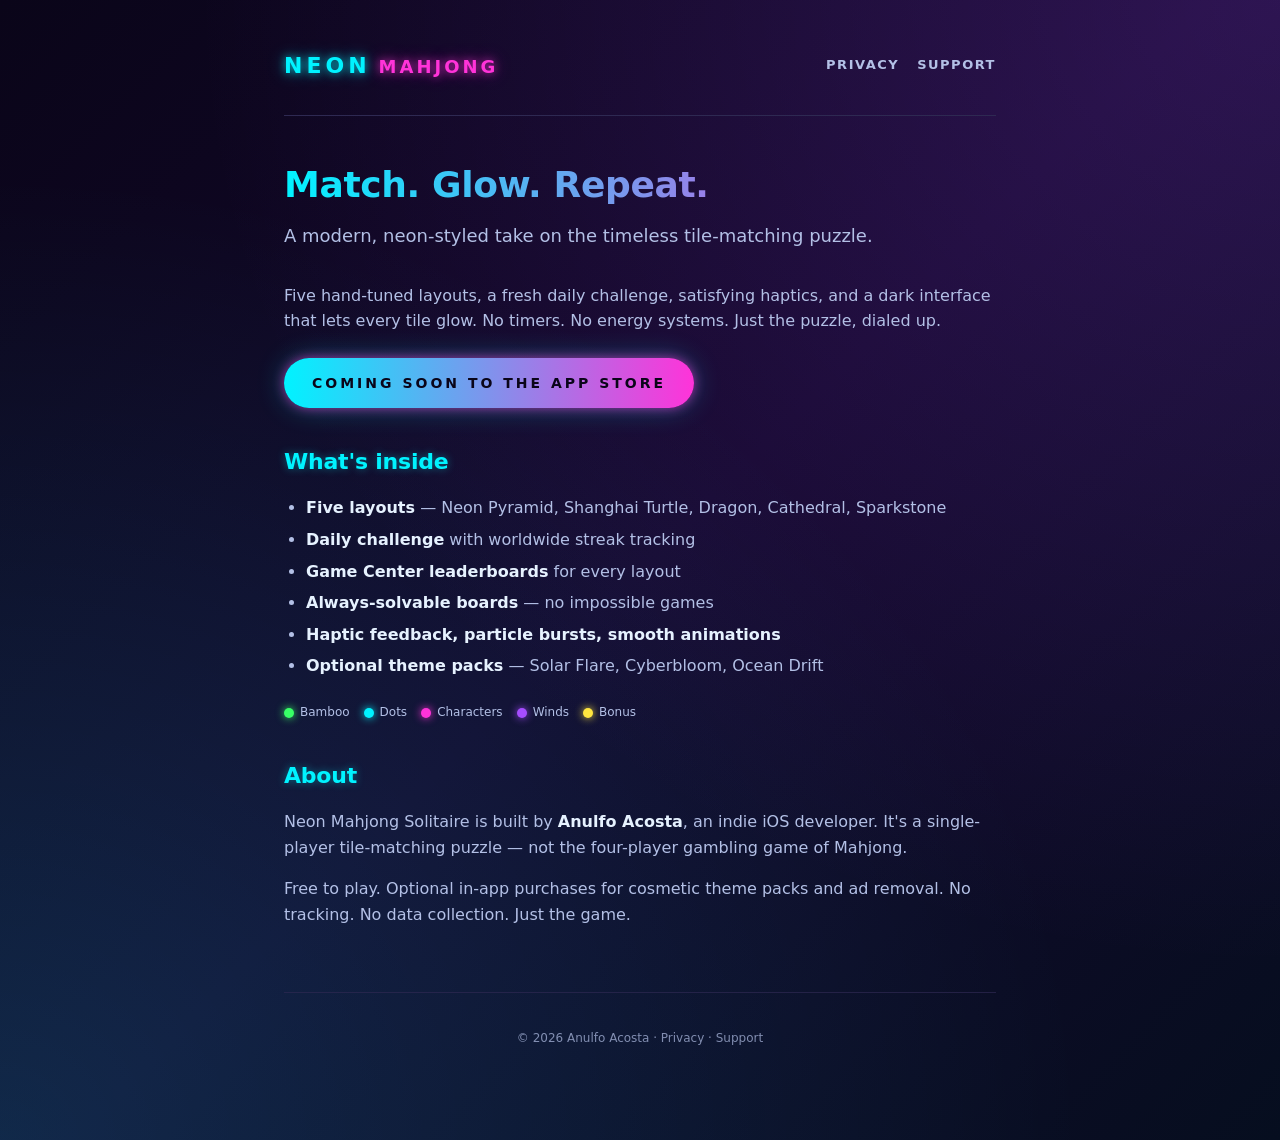
==== index.html @ de48684c "Add Neon Mahjong site (landing, privacy, support) Self-contained static site with neon-themed CSS ma" ====
<!DOCTYPE html>
<html lang="en">
<head>
  <meta charset="UTF-8">
  <meta name="viewport" content="width=device-width, initial-scale=1.0">
  <meta name="theme-color" content="#0a0519">
  <title>Neon Mahjong Solitaire</title>
  <meta name="description" content="A modern, neon-styled take on the timeless tile-matching puzzle. Five layouts, daily challenges, no pressure.">
  <link rel="stylesheet" href="style.css">
</head>
<body>
  <div class="container">

    <header class="nav">
      <a class="brand" href="index.html">
        <span class="brand-neon">NEON</span>
        <span class="brand-mahjong">MAHJONG</span>
      </a>
      <nav class="nav-links">
        <a href="privacy.html">Privacy</a>
        <a href="support.html">Support</a>
      </nav>
    </header>

    <h1>Match. Glow. Repeat.</h1>
    <p class="tagline">A modern, neon-styled take on the timeless tile-matching puzzle.</p>

    <p>Five hand-tuned layouts, a fresh daily challenge, satisfying haptics, and a dark interface that lets every tile glow. No timers. No energy systems. Just the puzzle, dialed up.</p>

    <a class="cta" href="#">Coming soon to the App Store</a>

    <h2>What's inside</h2>
    <ul>
      <li><strong>Five layouts</strong> — Neon Pyramid, Shanghai Turtle, Dragon, Cathedral, Sparkstone</li>
      <li><strong>Daily challenge</strong> with worldwide streak tracking</li>
      <li><strong>Game Center leaderboards</strong> for every layout</li>
      <li><strong>Always-solvable boards</strong> — no impossible games</li>
      <li><strong>Haptic feedback, particle bursts, smooth animations</strong></li>
      <li><strong>Optional theme packs</strong> — Solar Flare, Cyberbloom, Ocean Drift</li>
    </ul>

    <div class="legend">
      <span class="legend-dot" style="--color: var(--green)">Bamboo</span>
      <span class="legend-dot" style="--color: var(--cyan)">Dots</span>
      <span class="legend-dot" style="--color: var(--pink)">Characters</span>
      <span class="legend-dot" style="--color: var(--purple)">Winds</span>
      <span class="legend-dot" style="--color: var(--yellow)">Bonus</span>
    </div>

    <h2>About</h2>
    <p>Neon Mahjong Solitaire is built by <strong>Anulfo Acosta</strong>, an indie iOS developer. It's a single-player tile-matching puzzle — not the four-player gambling game of Mahjong.</p>

    <p>Free to play. Optional in-app purchases for cosmetic theme packs and ad removal. No tracking. No data collection. Just the game.</p>

    <footer>
      <p>© 2026 Anulfo Acosta · <a href="privacy.html">Privacy</a> · <a href="support.html">Support</a></p>
    </footer>
  </div>
</body>
</html>
---- style.css ----
/* Neon Mahjong site — matches the app's dark/neon aesthetic. */

:root {
  --bg-0: #0a0519;
  --bg-1: #14082d;
  --bg-2: #060e1f;
  --cyan: #00f3ff;
  --pink: #ff33d9;
  --green: #38ff66;
  --purple: #a64dff;
  --yellow: #ffe640;
  --white: #e6f2ff;
  --text-dim: #b3c0e6;
  --tile-edge: #2e2952;
  --tile-face: #1a142e;
}

* { box-sizing: border-box; }

html, body {
  margin: 0;
  padding: 0;
  font-family: -apple-system, BlinkMacSystemFont, "SF Pro Rounded",
               "SF Pro Text", "Segoe UI", system-ui, sans-serif;
  font-feature-settings: "ss01", "cv01";
  background:
    radial-gradient(ellipse at top right, rgba(166, 77, 255, 0.18), transparent 60%),
    radial-gradient(ellipse at bottom left, rgba(0, 243, 255, 0.14), transparent 60%),
    linear-gradient(135deg, var(--bg-0) 0%, var(--bg-1) 50%, var(--bg-2) 100%);
  color: var(--white);
  min-height: 100vh;
  line-height: 1.6;
  -webkit-font-smoothing: antialiased;
  text-rendering: optimizeLegibility;
}

a {
  color: var(--cyan);
  text-decoration: none;
  border-bottom: 1px dotted rgba(0, 243, 255, 0.4);
  transition: color 0.15s ease, border-color 0.15s ease;
}
a:hover { color: var(--pink); border-color: rgba(255, 51, 217, 0.7); }

.container {
  max-width: 760px;
  margin: 0 auto;
  padding: 48px 24px 80px;
}

header.nav {
  display: flex;
  align-items: center;
  justify-content: space-between;
  padding-bottom: 32px;
  border-bottom: 1px solid var(--tile-edge);
  margin-bottom: 40px;
}

.brand {
  display: inline-flex;
  align-items: baseline;
  gap: 8px;
  text-decoration: none;
  border: none;
}
.brand-neon {
  font-size: 22px;
  font-weight: 800;
  letter-spacing: 4px;
  color: var(--cyan);
  text-shadow:
    0 0 8px rgba(0, 243, 255, 0.7),
    0 0 18px rgba(0, 243, 255, 0.4);
}
.brand-mahjong {
  font-size: 18px;
  font-weight: 700;
  letter-spacing: 3px;
  color: var(--pink);
  text-shadow:
    0 0 8px rgba(255, 51, 217, 0.7),
    0 0 18px rgba(255, 51, 217, 0.4);
}

nav.nav-links {
  display: flex;
  gap: 18px;
}
nav.nav-links a {
  font-size: 13px;
  font-weight: 600;
  letter-spacing: 1.5px;
  text-transform: uppercase;
  border: none;
  color: var(--text-dim);
}
nav.nav-links a:hover { color: var(--cyan); }

h1, h2, h3 {
  font-weight: 800;
  letter-spacing: -0.01em;
  color: var(--white);
  margin: 0 0 16px;
}
h1 {
  font-size: 36px;
  background: linear-gradient(90deg, var(--cyan), var(--pink));
  -webkit-background-clip: text;
  background-clip: text;
  color: transparent;
}
h2 {
  font-size: 22px;
  color: var(--cyan);
  margin-top: 36px;
  text-shadow: 0 0 8px rgba(0, 243, 255, 0.4);
}
h3 {
  font-size: 17px;
  color: var(--pink);
  margin-top: 24px;
  text-shadow: 0 0 6px rgba(255, 51, 217, 0.35);
}

p { color: var(--text-dim); }
p strong { color: var(--white); font-weight: 600; }

ul {
  color: var(--text-dim);
  padding-left: 22px;
}
li { margin-bottom: 6px; }
li strong { color: var(--white); }

.tagline {
  font-size: 18px;
  font-weight: 500;
  color: var(--text-dim);
  margin-top: -8px;
  margin-bottom: 32px;
}

.card {
  background: rgba(10, 5, 25, 0.7);
  border: 1px solid var(--tile-edge);
  border-radius: 16px;
  padding: 24px;
  margin-bottom: 16px;
}
.card.accent { border-color: rgba(166, 77, 255, 0.4); }

.cta {
  display: inline-block;
  padding: 14px 28px;
  border-radius: 999px;
  font-weight: 800;
  font-size: 14px;
  letter-spacing: 3px;
  text-transform: uppercase;
  color: var(--bg-0);
  background: linear-gradient(90deg, var(--cyan), var(--pink));
  border: none;
  margin-top: 8px;
  box-shadow:
    0 0 12px rgba(255, 51, 217, 0.6),
    0 0 28px rgba(0, 243, 255, 0.3);
  transition: transform 0.15s ease, box-shadow 0.15s ease;
}
.cta:hover {
  transform: translateY(-1px);
  box-shadow:
    0 0 18px rgba(255, 51, 217, 0.8),
    0 0 36px rgba(0, 243, 255, 0.45);
}

.legend {
  display: flex;
  flex-wrap: wrap;
  gap: 14px;
  margin: 24px 0;
}
.legend-dot {
  display: inline-flex;
  align-items: center;
  gap: 6px;
  font-size: 12px;
  font-weight: 500;
  color: var(--text-dim);
}
.legend-dot::before {
  content: "";
  display: inline-block;
  width: 10px;
  height: 10px;
  border-radius: 50%;
  background: var(--color, var(--cyan));
  box-shadow: 0 0 8px var(--color, var(--cyan));
}

.muted {
  font-size: 12px;
  color: var(--text-dim);
  opacity: 0.8;
}

footer {
  text-align: center;
  margin-top: 64px;
  padding-top: 24px;
  border-top: 1px solid var(--tile-edge);
  font-size: 12px;
  color: var(--text-dim);
  opacity: 0.7;
}
footer a { color: var(--text-dim); border: none; }
footer a:hover { color: var(--cyan); }

code {
  background: rgba(0, 243, 255, 0.08);
  border: 1px solid rgba(0, 243, 255, 0.2);
  border-radius: 4px;
  padding: 2px 6px;
  font-family: ui-monospace, "SF Mono", Menlo, monospace;
  font-size: 13px;
  color: var(--cyan);
}
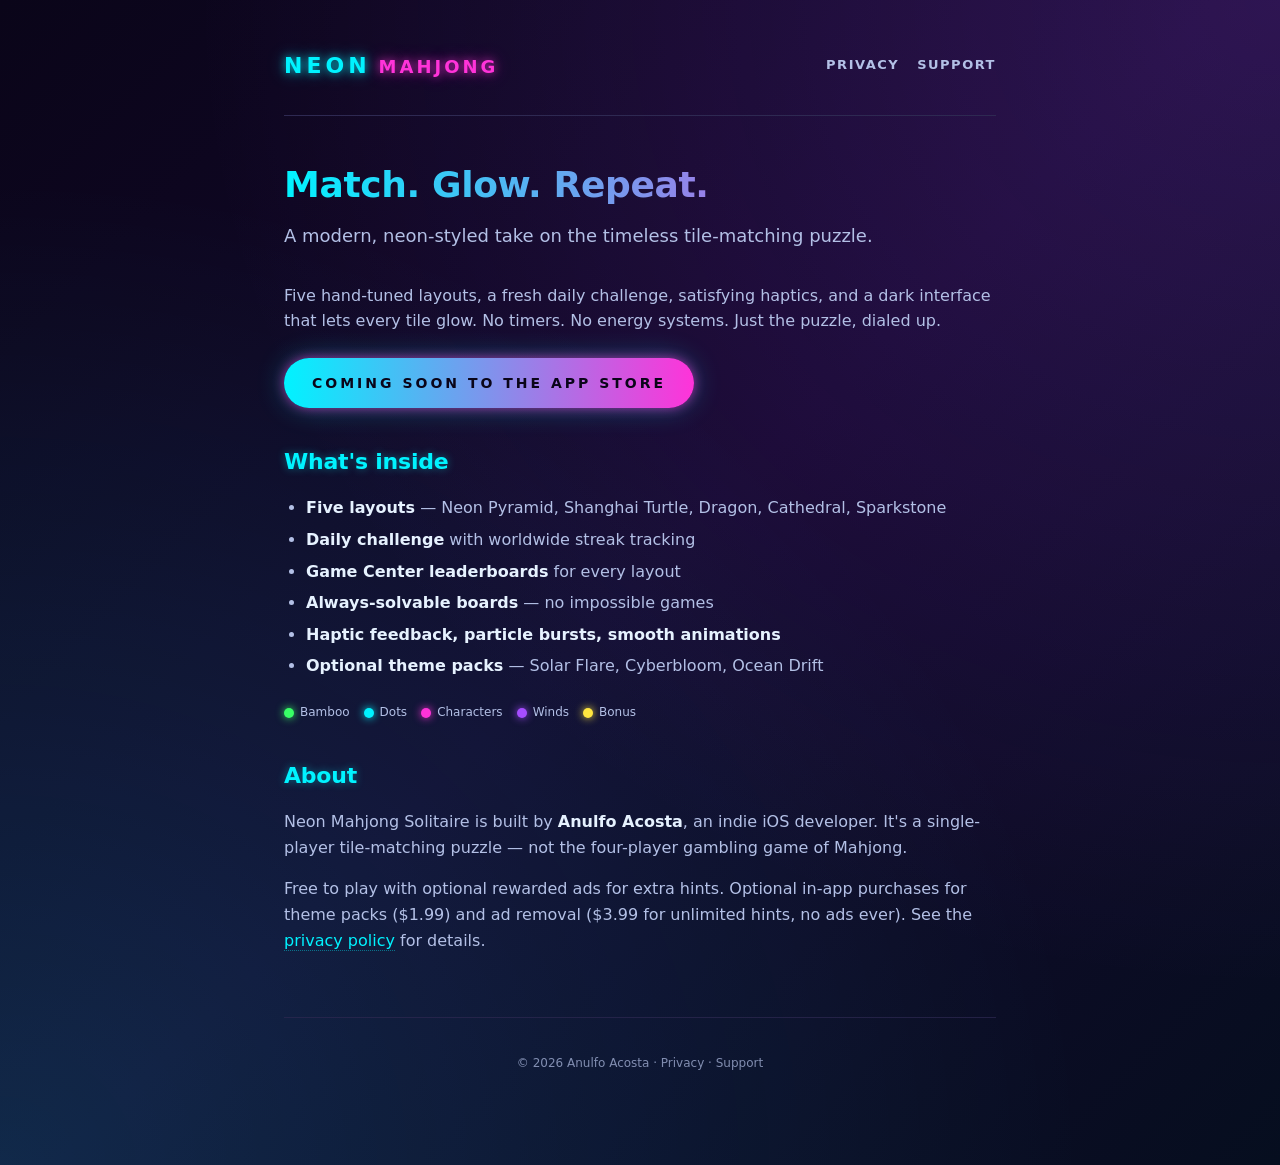
==== commit ff3f17ac: "Disclose AdMob in privacy policy + landing page The app now ships with Google AdMob for rewarded vid" ====
--- a/index.html
+++ b/index.html
@@ -50,7 +50,7 @@
     <h2>About</h2>
     <p>Neon Mahjong Solitaire is built by <strong>Anulfo Acosta</strong>, an indie iOS developer. It's a single-player tile-matching puzzle — not the four-player gambling game of Mahjong.</p>
 
-    <p>Free to play. Optional in-app purchases for cosmetic theme packs and ad removal. No tracking. No data collection. Just the game.</p>
+    <p>Free to play with optional rewarded ads for extra hints. Optional in-app purchases for theme packs ($1.99) and ad removal ($3.99 for unlimited hints, no ads ever). See the <a href="privacy.html">privacy policy</a> for details.</p>
 
     <footer>
       <p>© 2026 Anulfo Acosta · <a href="privacy.html">Privacy</a> · <a href="support.html">Support</a></p>
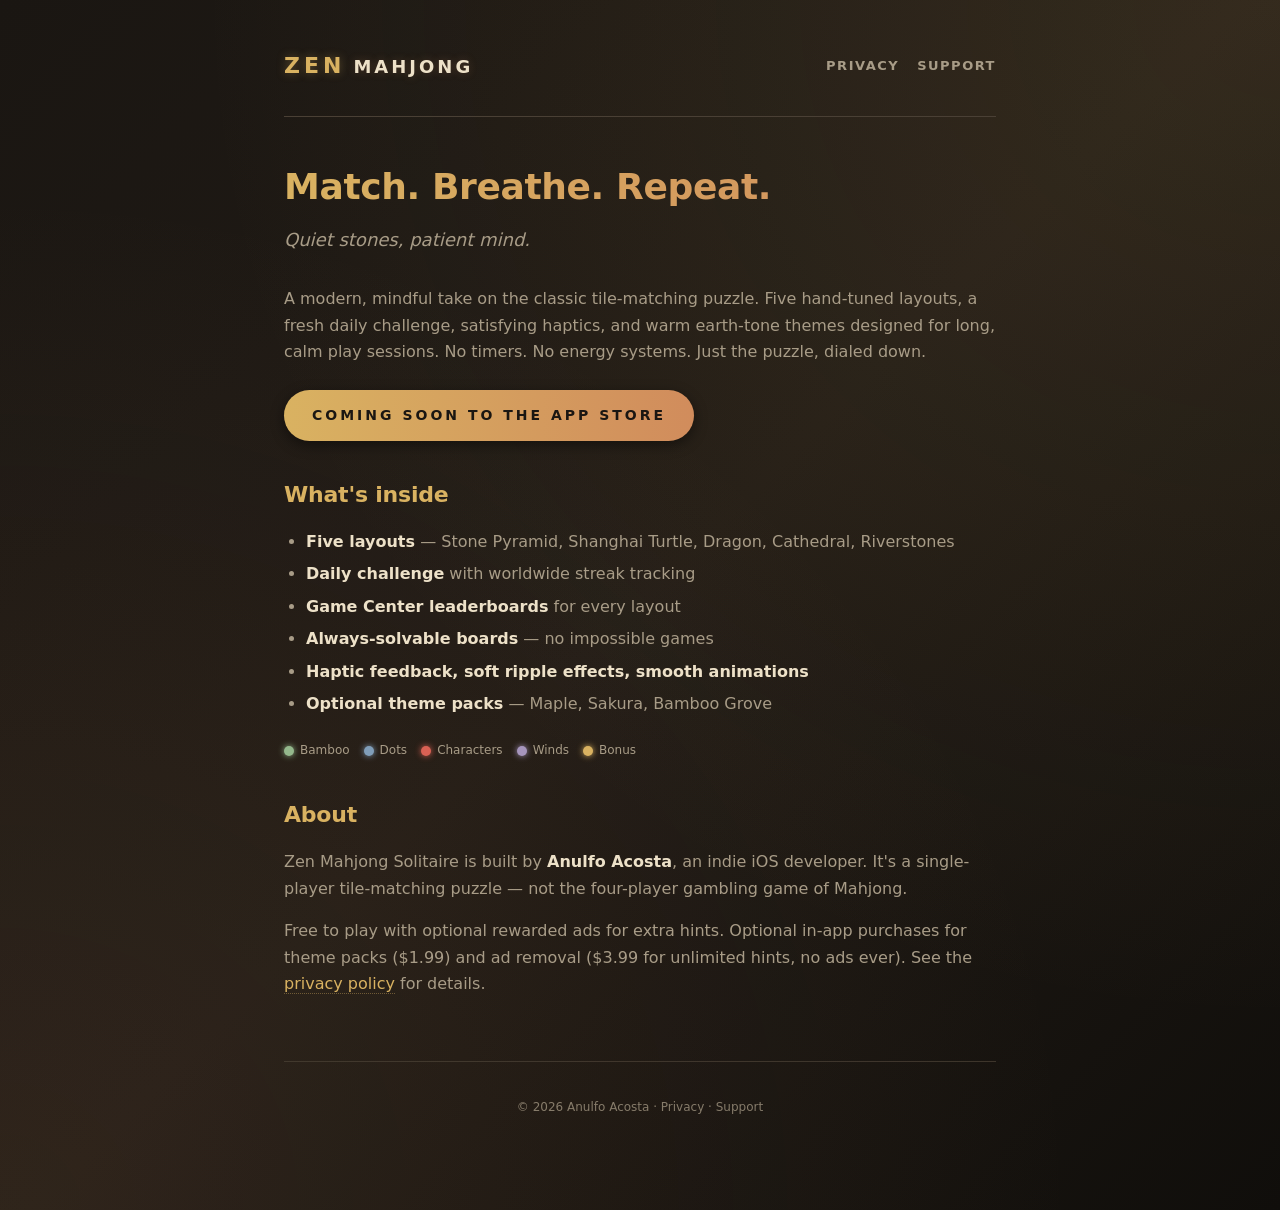
==== commit f0535b25: "Rebrand site to Zen Mahjong with warm stone-garden palette Replace the neon cyan/pink CSS with earth" ====
--- a/index.html
+++ b/index.html
@@ -3,9 +3,9 @@
 <head>
   <meta charset="UTF-8">
   <meta name="viewport" content="width=device-width, initial-scale=1.0">
-  <meta name="theme-color" content="#0a0519">
-  <title>Neon Mahjong Solitaire</title>
-  <meta name="description" content="A modern, neon-styled take on the timeless tile-matching puzzle. Five layouts, daily challenges, no pressure.">
+  <meta name="theme-color" content="#1a1612">
+  <title>Zen Mahjong Solitaire</title>
+  <meta name="description" content="A quiet, modern take on the timeless tile-matching puzzle. Five hand-tuned layouts, daily challenges, no pressure.">
   <link rel="stylesheet" href="style.css">
 </head>
 <body>
@@ -13,7 +13,7 @@
 
     <header class="nav">
       <a class="brand" href="index.html">
-        <span class="brand-neon">NEON</span>
+        <span class="brand-neon">ZEN</span>
         <span class="brand-mahjong">MAHJONG</span>
       </a>
       <nav class="nav-links">
@@ -22,33 +22,33 @@
       </nav>
     </header>
 
-    <h1>Match. Glow. Repeat.</h1>
-    <p class="tagline">A modern, neon-styled take on the timeless tile-matching puzzle.</p>
+    <h1>Match. Breathe. Repeat.</h1>
+    <p class="tagline">Quiet stones, patient mind.</p>
 
-    <p>Five hand-tuned layouts, a fresh daily challenge, satisfying haptics, and a dark interface that lets every tile glow. No timers. No energy systems. Just the puzzle, dialed up.</p>
+    <p>A modern, mindful take on the classic tile-matching puzzle. Five hand-tuned layouts, a fresh daily challenge, satisfying haptics, and warm earth-tone themes designed for long, calm play sessions. No timers. No energy systems. Just the puzzle, dialed down.</p>
 
     <a class="cta" href="#">Coming soon to the App Store</a>
 
     <h2>What's inside</h2>
     <ul>
-      <li><strong>Five layouts</strong> — Neon Pyramid, Shanghai Turtle, Dragon, Cathedral, Sparkstone</li>
+      <li><strong>Five layouts</strong> — Stone Pyramid, Shanghai Turtle, Dragon, Cathedral, Riverstones</li>
       <li><strong>Daily challenge</strong> with worldwide streak tracking</li>
       <li><strong>Game Center leaderboards</strong> for every layout</li>
       <li><strong>Always-solvable boards</strong> — no impossible games</li>
-      <li><strong>Haptic feedback, particle bursts, smooth animations</strong></li>
-      <li><strong>Optional theme packs</strong> — Solar Flare, Cyberbloom, Ocean Drift</li>
+      <li><strong>Haptic feedback, soft ripple effects, smooth animations</strong></li>
+      <li><strong>Optional theme packs</strong> — Maple, Sakura, Bamboo Grove</li>
     </ul>
 
     <div class="legend">
-      <span class="legend-dot" style="--color: var(--green)">Bamboo</span>
-      <span class="legend-dot" style="--color: var(--cyan)">Dots</span>
-      <span class="legend-dot" style="--color: var(--pink)">Characters</span>
-      <span class="legend-dot" style="--color: var(--purple)">Winds</span>
-      <span class="legend-dot" style="--color: var(--yellow)">Bonus</span>
+      <span class="legend-dot" style="--color: var(--moss)">Bamboo</span>
+      <span class="legend-dot" style="--color: var(--slate)">Dots</span>
+      <span class="legend-dot" style="--color: var(--ember)">Characters</span>
+      <span class="legend-dot" style="--color: var(--plum)">Winds</span>
+      <span class="legend-dot" style="--color: var(--gold)">Bonus</span>
     </div>
 
     <h2>About</h2>
-    <p>Neon Mahjong Solitaire is built by <strong>Anulfo Acosta</strong>, an indie iOS developer. It's a single-player tile-matching puzzle — not the four-player gambling game of Mahjong.</p>
+    <p>Zen Mahjong Solitaire is built by <strong>Anulfo Acosta</strong>, an indie iOS developer. It's a single-player tile-matching puzzle — not the four-player gambling game of Mahjong.</p>
 
     <p>Free to play with optional rewarded ads for extra hints. Optional in-app purchases for theme packs ($1.99) and ad removal ($3.99 for unlimited hints, no ads ever). See the <a href="privacy.html">privacy policy</a> for details.</p>
 
--- a/style.css
+++ b/style.css
@@ -1,18 +1,19 @@
-/* Neon Mahjong site — matches the app's dark/neon aesthetic. */
+/* Zen Mahjong site — warm stone-garden aesthetic. */
 
 :root {
-  --bg-0: #0a0519;
-  --bg-1: #14082d;
-  --bg-2: #060e1f;
-  --cyan: #00f3ff;
-  --pink: #ff33d9;
-  --green: #38ff66;
-  --purple: #a64dff;
-  --yellow: #ffe640;
-  --white: #e6f2ff;
-  --text-dim: #b3c0e6;
-  --tile-edge: #2e2952;
-  --tile-face: #1a142e;
+  --bg-0: #1a1612;
+  --bg-1: #221c16;
+  --bg-2: #100e0b;
+  --moss: #94b88c;
+  --slate: #809eb9;
+  --ember: #d96154;
+  --gold: #d9b261;
+  --copper: #d18c5c;
+  --bone: #ede1c8;
+  --plum: #a695bd;
+  --text-dim: #a89c87;
+  --tile-edge: #4a4035;
+  --tile-face: #2d2620;
 }
 
 * { box-sizing: border-box; }
@@ -24,23 +25,23 @@
                "SF Pro Text", "Segoe UI", system-ui, sans-serif;
   font-feature-settings: "ss01", "cv01";
   background:
-    radial-gradient(ellipse at top right, rgba(166, 77, 255, 0.18), transparent 60%),
-    radial-gradient(ellipse at bottom left, rgba(0, 243, 255, 0.14), transparent 60%),
+    radial-gradient(ellipse at top right, rgba(217, 178, 97, 0.10), transparent 60%),
+    radial-gradient(ellipse at bottom left, rgba(209, 140, 92, 0.08), transparent 60%),
     linear-gradient(135deg, var(--bg-0) 0%, var(--bg-1) 50%, var(--bg-2) 100%);
-  color: var(--white);
+  color: var(--bone);
   min-height: 100vh;
-  line-height: 1.6;
+  line-height: 1.65;
   -webkit-font-smoothing: antialiased;
   text-rendering: optimizeLegibility;
 }
 
 a {
-  color: var(--cyan);
+  color: var(--gold);
   text-decoration: none;
-  border-bottom: 1px dotted rgba(0, 243, 255, 0.4);
+  border-bottom: 1px dotted rgba(217, 178, 97, 0.4);
   transition: color 0.15s ease, border-color 0.15s ease;
 }
-a:hover { color: var(--pink); border-color: rgba(255, 51, 217, 0.7); }
+a:hover { color: var(--copper); border-color: rgba(209, 140, 92, 0.7); }
 
 .container {
   max-width: 760px;
@@ -68,19 +69,15 @@
   font-size: 22px;
   font-weight: 800;
   letter-spacing: 4px;
-  color: var(--cyan);
-  text-shadow:
-    0 0 8px rgba(0, 243, 255, 0.7),
-    0 0 18px rgba(0, 243, 255, 0.4);
+  color: var(--gold);
+  text-shadow: 0 0 10px rgba(217, 178, 97, 0.35);
 }
 .brand-mahjong {
   font-size: 18px;
   font-weight: 700;
   letter-spacing: 3px;
-  color: var(--pink);
-  text-shadow:
-    0 0 8px rgba(255, 51, 217, 0.7),
-    0 0 18px rgba(255, 51, 217, 0.4);
+  color: var(--bone);
+  text-shadow: 0 0 8px rgba(209, 140, 92, 0.25);
 }
 
 nav.nav-links {
@@ -95,43 +92,41 @@
   border: none;
   color: var(--text-dim);
 }
-nav.nav-links a:hover { color: var(--cyan); }
+nav.nav-links a:hover { color: var(--gold); }
 
 h1, h2, h3 {
   font-weight: 800;
   letter-spacing: -0.01em;
-  color: var(--white);
+  color: var(--bone);
   margin: 0 0 16px;
 }
 h1 {
   font-size: 36px;
-  background: linear-gradient(90deg, var(--cyan), var(--pink));
+  background: linear-gradient(90deg, var(--gold), var(--copper));
   -webkit-background-clip: text;
   background-clip: text;
   color: transparent;
 }
 h2 {
   font-size: 22px;
-  color: var(--cyan);
+  color: var(--gold);
   margin-top: 36px;
-  text-shadow: 0 0 8px rgba(0, 243, 255, 0.4);
 }
 h3 {
   font-size: 17px;
-  color: var(--pink);
+  color: var(--copper);
   margin-top: 24px;
-  text-shadow: 0 0 6px rgba(255, 51, 217, 0.35);
 }
 
 p { color: var(--text-dim); }
-p strong { color: var(--white); font-weight: 600; }
+p strong { color: var(--bone); font-weight: 600; }
 
 ul {
   color: var(--text-dim);
   padding-left: 22px;
 }
 li { margin-bottom: 6px; }
-li strong { color: var(--white); }
+li strong { color: var(--bone); }
 
 .tagline {
   font-size: 18px;
@@ -139,16 +134,17 @@
   color: var(--text-dim);
   margin-top: -8px;
   margin-bottom: 32px;
+  font-style: italic;
 }
 
 .card {
-  background: rgba(10, 5, 25, 0.7);
+  background: rgba(26, 22, 18, 0.7);
   border: 1px solid var(--tile-edge);
   border-radius: 16px;
   padding: 24px;
   margin-bottom: 16px;
 }
-.card.accent { border-color: rgba(166, 77, 255, 0.4); }
+.card.accent { border-color: rgba(217, 178, 97, 0.35); }
 
 .cta {
   display: inline-block;
@@ -159,19 +155,15 @@
   letter-spacing: 3px;
   text-transform: uppercase;
   color: var(--bg-0);
-  background: linear-gradient(90deg, var(--cyan), var(--pink));
+  background: linear-gradient(90deg, var(--gold), var(--copper));
   border: none;
   margin-top: 8px;
-  box-shadow:
-    0 0 12px rgba(255, 51, 217, 0.6),
-    0 0 28px rgba(0, 243, 255, 0.3);
+  box-shadow: 0 4px 14px rgba(0, 0, 0, 0.45);
   transition: transform 0.15s ease, box-shadow 0.15s ease;
 }
 .cta:hover {
   transform: translateY(-1px);
-  box-shadow:
-    0 0 18px rgba(255, 51, 217, 0.8),
-    0 0 36px rgba(0, 243, 255, 0.45);
+  box-shadow: 0 6px 18px rgba(0, 0, 0, 0.55);
 }
 
 .legend {
@@ -194,8 +186,8 @@
   width: 10px;
   height: 10px;
   border-radius: 50%;
-  background: var(--color, var(--cyan));
-  box-shadow: 0 0 8px var(--color, var(--cyan));
+  background: var(--color, var(--gold));
+  box-shadow: 0 0 6px var(--color, var(--gold));
 }
 
 .muted {
@@ -211,17 +203,17 @@
   border-top: 1px solid var(--tile-edge);
   font-size: 12px;
   color: var(--text-dim);
-  opacity: 0.7;
+  opacity: 0.75;
 }
 footer a { color: var(--text-dim); border: none; }
-footer a:hover { color: var(--cyan); }
+footer a:hover { color: var(--gold); }
 
 code {
-  background: rgba(0, 243, 255, 0.08);
-  border: 1px solid rgba(0, 243, 255, 0.2);
+  background: rgba(217, 178, 97, 0.08);
+  border: 1px solid rgba(217, 178, 97, 0.2);
   border-radius: 4px;
   padding: 2px 6px;
   font-family: ui-monospace, "SF Mono", Menlo, monospace;
   font-size: 13px;
-  color: var(--cyan);
-}
+  color: var(--gold);
+}
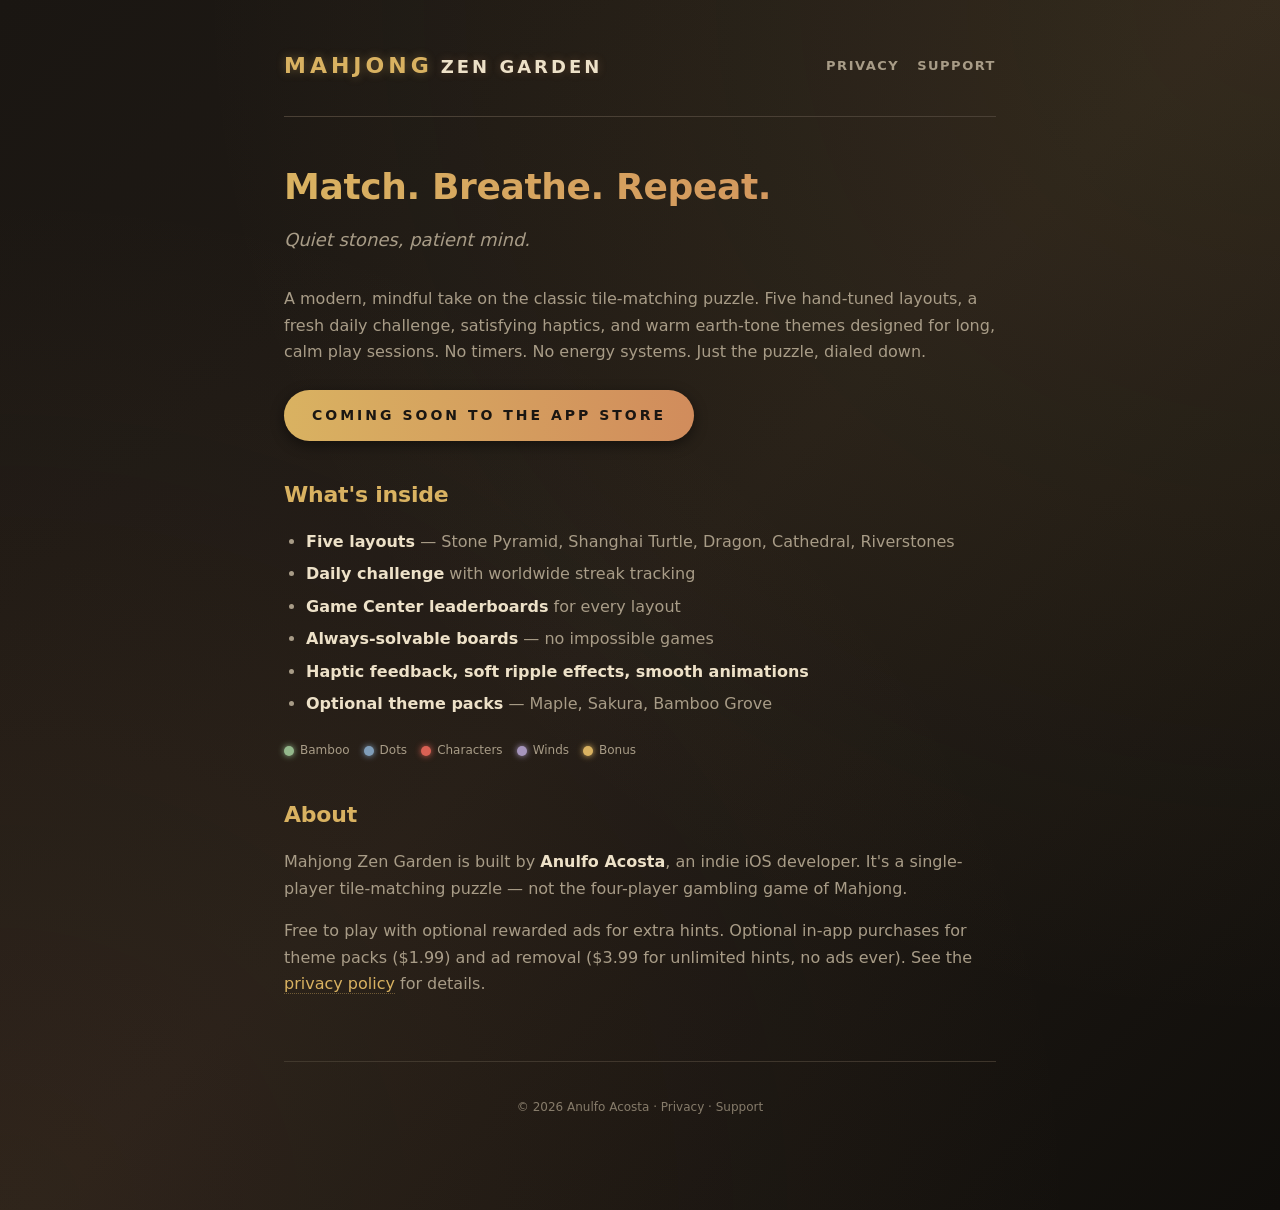
==== commit bb91106f: "Update site to final "Mahjong Zen Garden" name Co-Authored-By: Claude Sonnet 4.6 <noreply@anthropic." ====
--- a/index.html
+++ b/index.html
@@ -4,7 +4,7 @@
   <meta charset="UTF-8">
   <meta name="viewport" content="width=device-width, initial-scale=1.0">
   <meta name="theme-color" content="#1a1612">
-  <title>Zen Mahjong Solitaire</title>
+  <title>Mahjong Zen Garden</title>
   <meta name="description" content="A quiet, modern take on the timeless tile-matching puzzle. Five hand-tuned layouts, daily challenges, no pressure.">
   <link rel="stylesheet" href="style.css">
 </head>
@@ -13,8 +13,8 @@
 
     <header class="nav">
       <a class="brand" href="index.html">
-        <span class="brand-neon">ZEN</span>
-        <span class="brand-mahjong">MAHJONG</span>
+        <span class="brand-neon">MAHJONG</span>
+        <span class="brand-mahjong">ZEN GARDEN</span>
       </a>
       <nav class="nav-links">
         <a href="privacy.html">Privacy</a>
@@ -48,7 +48,7 @@
     </div>
 
     <h2>About</h2>
-    <p>Zen Mahjong Solitaire is built by <strong>Anulfo Acosta</strong>, an indie iOS developer. It's a single-player tile-matching puzzle — not the four-player gambling game of Mahjong.</p>
+    <p>Mahjong Zen Garden is built by <strong>Anulfo Acosta</strong>, an indie iOS developer. It's a single-player tile-matching puzzle — not the four-player gambling game of Mahjong.</p>
 
     <p>Free to play with optional rewarded ads for extra hints. Optional in-app purchases for theme packs ($1.99) and ad removal ($3.99 for unlimited hints, no ads ever). See the <a href="privacy.html">privacy policy</a> for details.</p>
 
